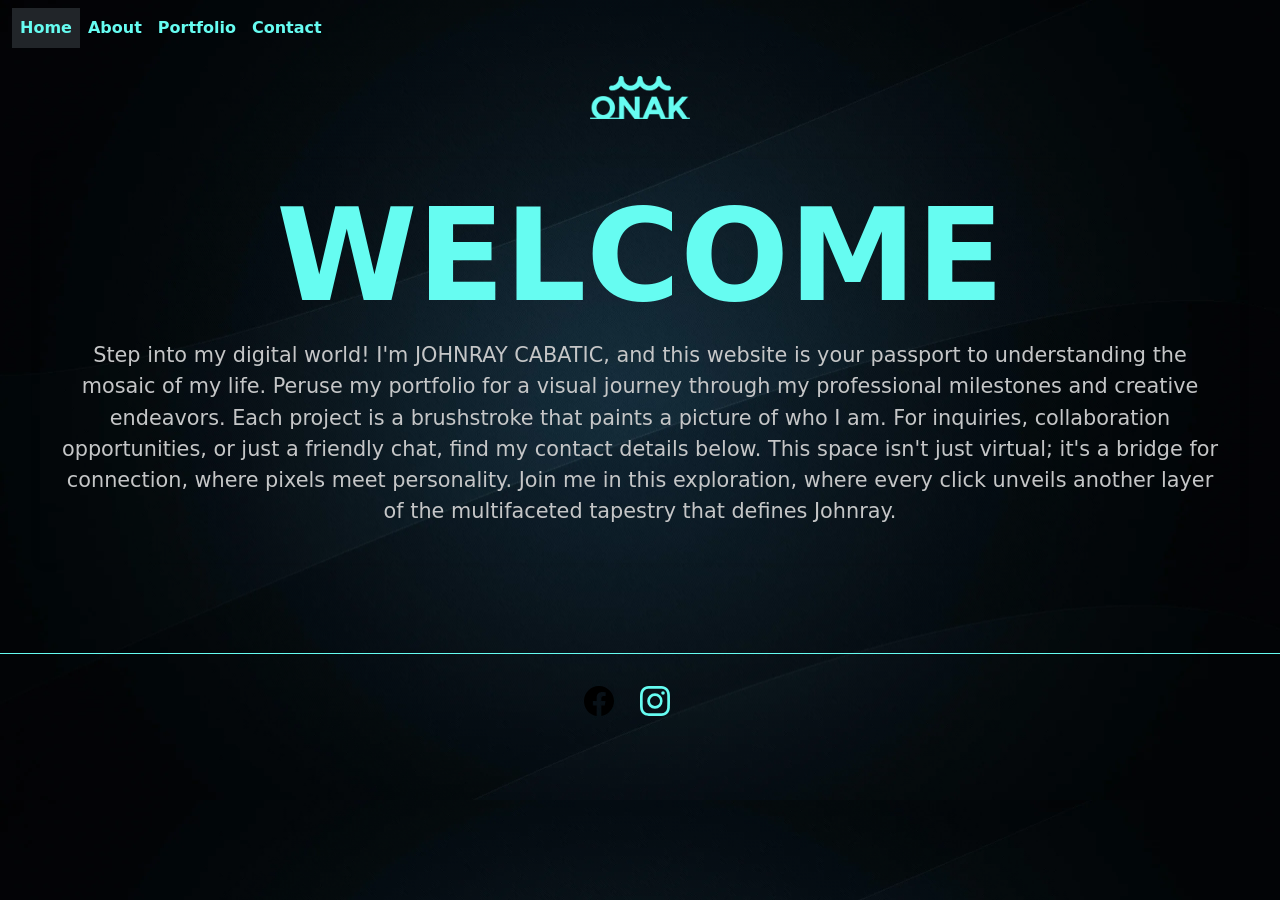
==== index.html @ 93f51bab "Add files via upload" ====
<!DOCTYPE html>
<html>

<head>
    <meta charset="UTF-8">
    <meta name="viewport" content="width=device-width, initial-scale=1">
    <meta name="description" content="Your website description here">
    <title>Home</title>
    <link rel="shortcut icon" type="image/x-icon" href="Demon-Slayer-Logo.png">
    <link rel="stylesheet" href="style.css">
    <link rel="stylesheet" href="https://cdn.jsdelivr.net/npm/bootstrap@5.3.2/dist/css/bootstrap.min.css">
</head>

<body>
<nav class="navbar navbar-expand-lg bg-transparent">
  <div class="container-fluid">
    <button class="navbar-toggler" type="button" data-bs-toggle="collapse" data-bs-target="#navbarTogglerDemo03" aria-controls="navbarTogglerDemo03" aria-expanded="false" aria-label="Toggle navigation">
      <span class="navbar-toggler-icon"></span>
    </button>
    <div class="collapse navbar-collapse" id="navbarTogglerDemo03">
      <ul class="navbar-nav me-auto mb-2 mb-lg-0">
        <li class="nav-item">
         <a class="nav-link active bg-dark" data-aos="fade-right" href="index.html"><b>Home</b></a>
        </li>
        <li class="nav-item">
          <a class="nav-link  " href="About.html"><b>About</b></a>
        </li>
        <li class="nav-item">
          <a class="nav-link" href="port.html"><b>Portfolio</b></a>
        </li>
        <li class="nav-item">
          <a class="nav-link" href="Contact.html"><b>Contact</b></a>
      </ul>
      
    </div>
  </div>
</body>

</nav>

    <header>
    	<img src="logo.png" width="100" height="me-auto">
     
    </header>
<main>
    <div class="wrapper">
        <section class="content">
            <h2 class="section-title"> <b>WELCOME</b></h2>
             <p class="p">
                Step into my digital world!                                                                                         I'm JOHNRAY CABATIC, and this website is your passport to understanding the mosaic of my life. Peruse my portfolio for a visual journey through my professional milestones and creative endeavors. Each project is a brushstroke that paints a picture of who I am. For inquiries, collaboration opportunities, or just a friendly chat, find my contact details below. This space isn't just virtual; it's a bridge for connection, where pixels meet personality. Join me in this exploration, where every click unveils another layer of the multifaceted tapestry that defines Johnray.
            </p>
            
           
            </div>
        </section>
        <footer class="footer"> 
    <a href="https://www.facebook.com/KiyoshiKinzo" target="_blank" rel="noopener noreferrer">
        <svg xmlns="http://www.w3.org/2000/svg" width="30" height="30" class="bi" viewBox="0 0 16 16">
            <path d="M16 8.049c0-4.446-3.582-8.05-8-8.05C3.58 0-.002 3.603-.002 8.05c0 4.017 2.926 7.347 6.75 7.951v-5.625h-2.03V8.05H6.75V6.275c0-2.017 1.195-3.131 3.022-3.131.876 0 1.791.157 1.791.157v1.98h-1.009c-.993 0-1.303.621-1.303 1.258v1.51h2.218l-.354 2.326H9.25V16c3.824-.604 6.75-3.934 6.75-7.951"/>
        </svg>
    </a>
    	<a href="">
    	<svg xmlns="http://www.w3.org/2000/svg" width="30" height="30" fill="#66fcf1" class="bi" viewBox="0 0 16 16">
  <path d="M8 0C5.829 0 5.556.01 4.703.048 3.85.088 3.269.222 2.76.42a3.917 3.917 0 0 0-1.417.923A3.927 3.927 0 0 0 .42 2.76C.222 3.268.087 3.85.048 4.7.01 5.555 0 5.827 0 8.001c0 2.172.01 2.444.048 3.297.04.852.174 1.433.372 1.942.205.526.478.972.923 1.417.444.445.89.719 1.416.923.51.198 1.09.333 1.942.372C5.555 15.99 5.827 16 8 16s2.444-.01 3.298-.048c.851-.04 1.434-.174 1.943-.372a3.916 3.916 0 0 0 1.416-.923c.445-.445.718-.891.923-1.417.197-.509.332-1.09.372-1.942C15.99 10.445 16 10.173 16 8s-.01-2.445-.048-3.299c-.04-.851-.175-1.433-.372-1.941a3.926 3.926 0 0 0-.923-1.417A3.911 3.911 0 0 0 13.24.42c-.51-.198-1.092-.333-1.943-.372C10.443.01 10.172 0 7.998 0h.003zm-.717 1.442h.718c2.136 0 2.389.007 3.232.046.78.035 1.204.166 1.486.275.373.145.64.319.92.599.28.28.453.546.598.92.11.281.24.705.275 1.485.039.843.047 1.096.047 3.231s-.008 2.389-.047 3.232c-.035.78-.166 1.203-.275 1.485a2.47 2.47 0 0 1-.599.919c-.28.28-.546.453-.92.598-.28.11-.704.24-1.485.276-.843.038-1.096.047-3.232.047s-2.39-.009-3.233-.047c-.78-.036-1.203-.166-1.485-.276a2.478 2.478 0 0 1-.92-.598 2.48 2.48 0 0 1-.6-.92c-.109-.281-.24-.705-.275-1.485-.038-.843-.046-1.096-.046-3.233 0-2.136.008-2.388.046-3.231.036-.78.166-1.204.276-1.486.145-.373.319-.64.599-.92.28-.28.546-.453.92-.598.282-.11.705-.24 1.485-.276.738-.034 1.024-.044 2.515-.045v.002zm4.988 1.328a.96.96 0 1 0 0 1.92.96.96 0 0 0 0-1.92zm-4.27 1.122a4.109 4.109 0 1 0 0 8.217 4.109 4.109 0 0 0 0-8.217zm0 1.441a2.667 2.667 0 1 1 0 5.334 2.667 2.667 0 0 1 0-5.334"/>
</svg>
</a>
</footer>
 </div>
</main>
</html>
---- style.css ----
html,body {
    font-family: serif;
    margin: 0;
    padding: 0;
    background-image: url("bg.jpg");
    background-size: cover;
}

.navbar-nav .nav-link {
            color: #66fcf1 !important;
        }

.navbar-brand{
	color: #66fcf1;
}

header {
    padding: 0.91%;
    text-align: center;
}

.logo-container {
    display: flex;
    justify-content: flex-start;
    align-items: flex-start; 
}

.logo {
    width: 10%;
    height: auto;
}


.wrapper {
    max-width: 1200px;
    margin: 20px auto;
    padding: 20px;
    box-shadow: 0 0 10px rgba(0, 0, 0, 0.1);
}



.section-title{
	color: #66fcf1;
	display: flex;
    text-align: center;
    justify-content: center;
     align-items: center;
     font-size: 8rem;	
     padding: auto;



}

.bi{

	margin-top:  20%;
	
}

h2{
	color: #66fcf1;

}

.p{
	font-size: 1.30rem;
	color: #c5c6c7;
	text-align: center;
}

.image-container {
    margin-top: 10%;
}


footer {
    margin-top: 7%;
    padding-top: 3px;
    border-top: 1px solid #66fcf1;
    margin-bottom: 19%;

}

.footer{
    color: #66fcf1;
    text-align: center;
    display: flex;
    justify-content: center;
    margin-bottom: 1%;
    color: inherit;
    padding-top: 2%;
}

.footer a {
            text-decoration: none;
            color: #66fcf1;
            margin-right: 2%;
        }

        @media only screen and (max-width: 767px) {
    header {
        padding: 5px;
    }

    .logo {
        width: 20%;
    }

    .section-title {
        font-size: 4rem;
    }

    p {
        font-size: 1.2rem;
    }

    .image-container {
        margin-top: 5%;
    }
}

/* Tablet Styles */
@media only screen and (min-width: 768px) and (max-width: 991px) {
    header {
        padding: 10px;
    }

    .logo {
        width: 15%;
    }

    .section-title {
        font-size: 6rem;
    }

    p {
        font-size: 1.4rem;
    }

    .image-container {
        margin-top: 8%;
    }
}

/* Desktop Styles */
@media only screen and (min-width: 992px) {
    header {
        padding: 20px;
    }

    .logo {
        width: 10%;
    }

    .section-title {
        font-size: 8rem;
    }

    p {
        font-size: 1.5rem;
    }

    .image-container {
        margin-top: 10%;
    }
}

/* Common Styles */
.navbar-nav .nav-link {
    color: #66fcf1 !important;
}

.navbar-brand {
    color: #66fcf1;
}

.logo-container {
    display: flex;
    justify-content: flex-start;
    align-items: flex-start;
}

.wrapper {
    max-width: 1200px;
    margin: 20px auto;
    padding: 20px;
    box-shadow: 0 0 10px rgba(0, 0, 0, 0.1);
}

.section-title {
    color: #66fcf1;
    display: flex;
    text-align: center;
    justify-content: center;
    align-items: center;
    padding: auto;
}

.bi {
    margin-bottom: 5%;
    color: #66fcf1;
}

h2 {
    color: #66fcf1;
}

p {
    font-size: 1.50rem;
    color: #c5c6c7;
    text-align: center;
}

.image-container {
    margin-top: 10%;
}




.footer a {
    text-decoration: none;
    color: #66fcf1;
    margin-right: 2%;
}


.nav-link:hover {
    background-color: #1f2833; /* Hover background color */
    color: #66fcf1; /* Hover text color */
}

.btn-outline-success:hover {
    background-color: #1f2833; /* Hover background color */
    color: #66fcf1; /* Hover text color */
}



@media (max-width: 768px) {
    

    
 .navbar-toggler-icon {
        background-color:#66fcf1;}
    

   

    .navbar-toggler {
        order: -1;
    }
}
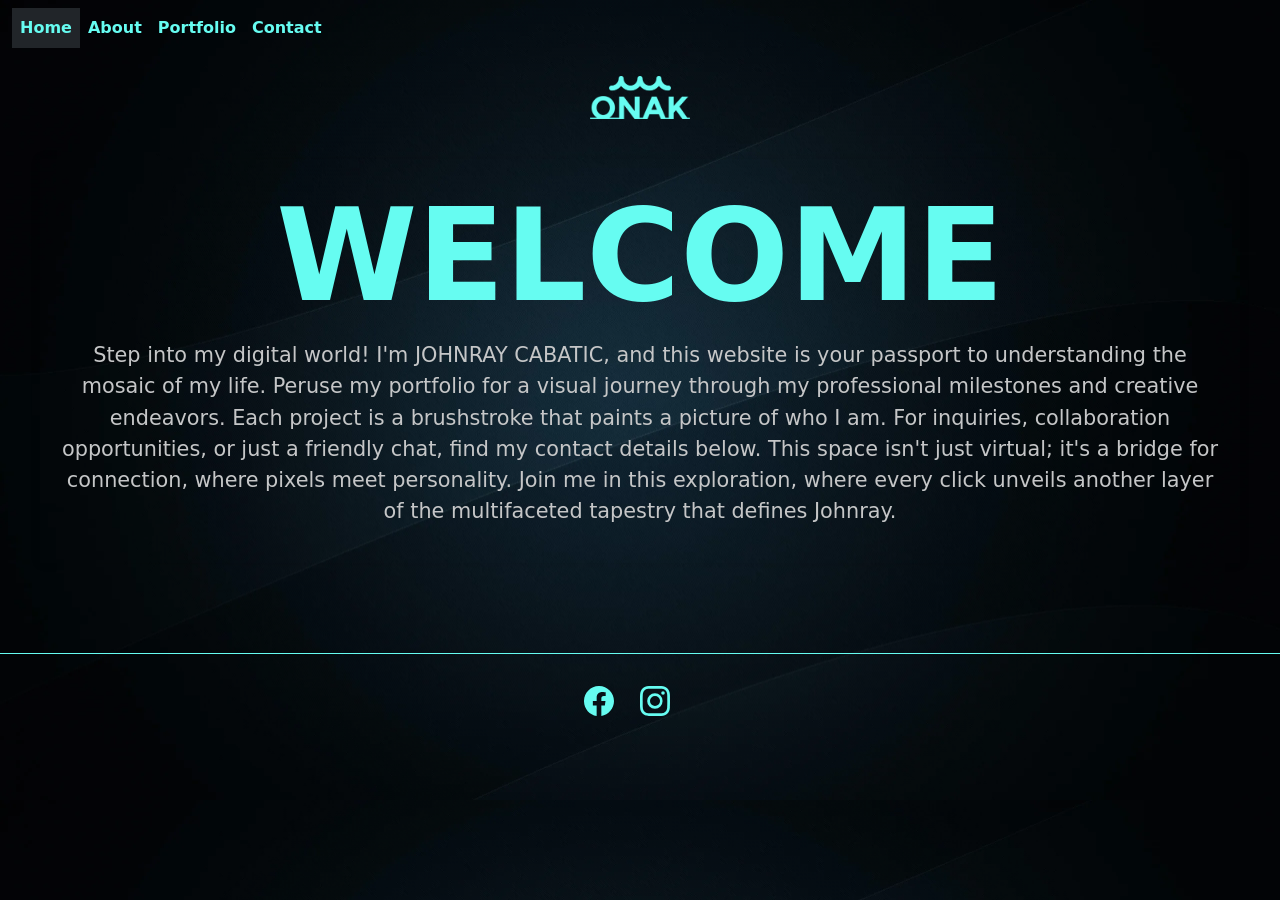
==== commit f02bc930: "s" ====
--- a/index.html
+++ b/index.html
@@ -55,7 +55,7 @@
         </section>
         <footer class="footer"> 
     <a href="https://www.facebook.com/KiyoshiKinzo" target="_blank" rel="noopener noreferrer">
-        <svg xmlns="http://www.w3.org/2000/svg" width="30" height="30" class="bi" viewBox="0 0 16 16">
+        <svg xmlns="http://www.w3.org/2000/svg" width="30" height="30" fill="#66fcf1"class="bi" viewBox="0 0 16 16">
             <path d="M16 8.049c0-4.446-3.582-8.05-8-8.05C3.58 0-.002 3.603-.002 8.05c0 4.017 2.926 7.347 6.75 7.951v-5.625h-2.03V8.05H6.75V6.275c0-2.017 1.195-3.131 3.022-3.131.876 0 1.791.157 1.791.157v1.98h-1.009c-.993 0-1.303.621-1.303 1.258v1.51h2.218l-.354 2.326H9.25V16c3.824-.604 6.75-3.934 6.75-7.951"/>
         </svg>
     </a>
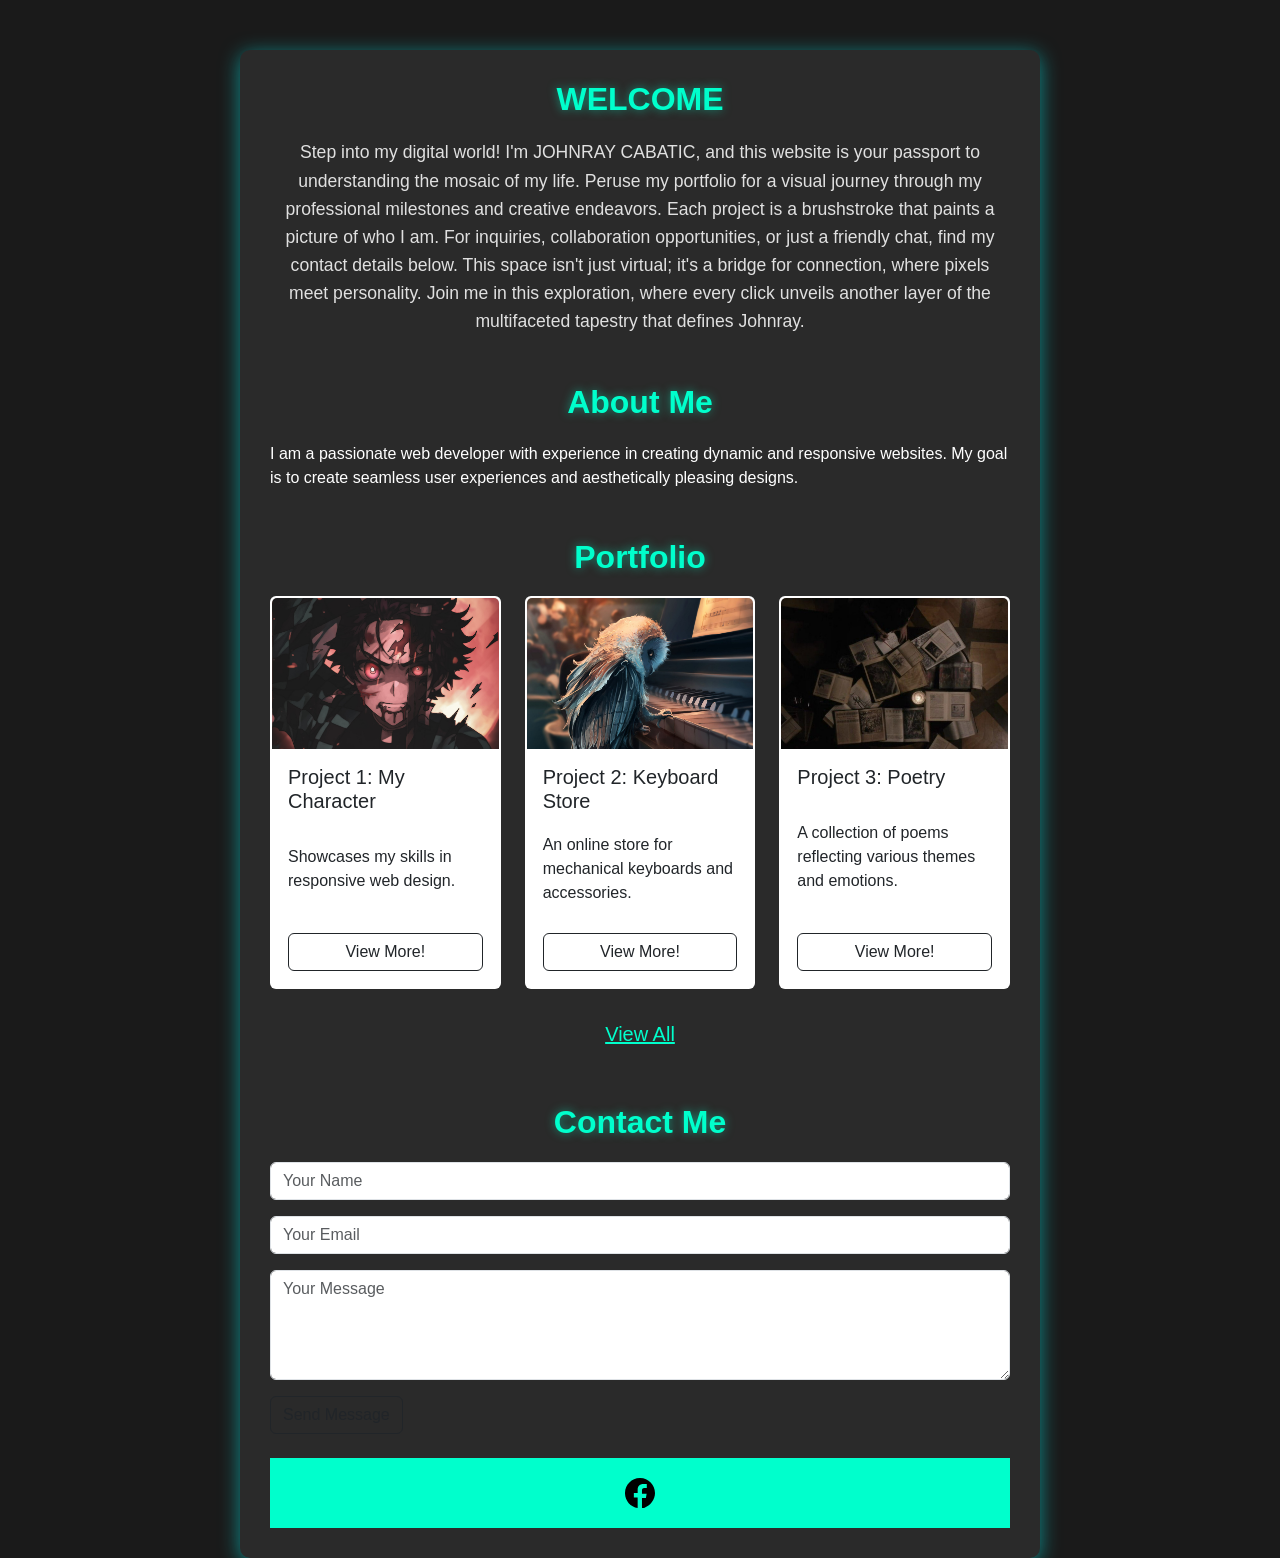
==== commit ca989815: "Add files via upload" ====
--- a/index.html
+++ b/index.html
@@ -1,70 +1,111 @@
 <!DOCTYPE html>
-<html>
+<html lang="en">
 
 <head>
     <meta charset="UTF-8">
     <meta name="viewport" content="width=device-width, initial-scale=1">
     <meta name="description" content="Your website description here">
-    <title>Home</title>
+    <title>My Website</title>
     <link rel="shortcut icon" type="image/x-icon" href="Demon-Slayer-Logo.png">
+    <link rel="stylesheet" href="https://cdn.jsdelivr.net/npm/bootstrap@5.3.2/dist/css/bootstrap.min.css">
     <link rel="stylesheet" href="style.css">
-    <link rel="stylesheet" href="https://cdn.jsdelivr.net/npm/bootstrap@5.3.2/dist/css/bootstrap.min.css">
 </head>
 
 <body>
-<nav class="navbar navbar-expand-lg bg-transparent">
-  <div class="container-fluid">
-    <button class="navbar-toggler" type="button" data-bs-toggle="collapse" data-bs-target="#navbarTogglerDemo03" aria-controls="navbarTogglerDemo03" aria-expanded="false" aria-label="Toggle navigation">
-      <span class="navbar-toggler-icon"></span>
-    </button>
-    <div class="collapse navbar-collapse" id="navbarTogglerDemo03">
-      <ul class="navbar-nav me-auto mb-2 mb-lg-0">
-        <li class="nav-item">
-         <a class="nav-link active bg-dark" data-aos="fade-right" href="index.html"><b>Home</b></a>
-        </li>
-        <li class="nav-item">
-          <a class="nav-link  " href="About.html"><b>About</b></a>
-        </li>
-        <li class="nav-item">
-          <a class="nav-link" href="port.html"><b>Portfolio</b></a>
-        </li>
-        <li class="nav-item">
-          <a class="nav-link" href="Contact.html"><b>Contact</b></a>
-      </ul>
-      
+    <div class="content">
+        <!-- Home Section -->
+        <section id="home">
+            <h2 class="section-title"><b>WELCOME</b></h2>
+            <p class="p">
+                Step into my digital world! I'm JOHNRAY CABATIC, and this website is your passport to understanding
+                the mosaic of my life. Peruse my portfolio for a visual journey through my professional milestones
+                and creative endeavors. Each project is a brushstroke that paints a picture of who I am. For
+                inquiries, collaboration opportunities, or just a friendly chat, find my contact details below.
+                This space isn't just virtual; it's a bridge for connection, where pixels meet personality. Join
+                me in this exploration, where every click unveils another layer of the multifaceted tapestry that
+                defines Johnray.
+            </p>
+        </section>
+
+        <!-- About Section -->
+        <section id="about" class="mt-5">
+            <h2 class="section-title"><b>About Me</b></h2>
+            <p>
+                I am a passionate web developer with experience in creating dynamic and responsive websites.
+                My goal is to create seamless user experiences and aesthetically pleasing designs.
+            </p>
+        </section>
+
+<!-- Portfolio Section -->
+<section id="portfolio" class="mt-5">
+  <h2 class="section-title"><b>Portfolio</b></h2>
+  <div class="row">
+      <div class="col-md-4 d-flex">
+          <div class="card mb-4 flex-fill">
+              <img src="pxfuel.jpg" class="card-img-top" alt="Project 1">
+              <div class="card-body">
+                  <h5 class="card-title">Project 1: My Character</h5>
+                  <p class="card-text">Showcases my skills in responsive web design.</p>
+                  <a href="https://johnraycabatic16.github.io/WS02-MID01/" class="btn btn-outline-dark">View More!</a> <!-- Link for Project 1 -->
+              </div>
+          </div>
+      </div>
+      <div class="col-md-4 d-flex">
+          <div class="card mb-4 flex-fill">
+              <img src="pxfuel (1).jpg" class="card-img-top" alt="Project 2">
+              <div class="card-body">
+                  <h5 class="card-title">Project 2: Keyboard Store</h5>
+                  <p class="card-text">An online store for mechanical keyboards and accessories.</p>
+                  <a href="https://johnraycabatic16.github.io/KeyboardStore/" class="btn btn-outline-dark">View More!</a> <!-- Link for Project 2 -->
+              </div>
+          </div>
+      </div>
+      <div class="col-md-4 d-flex">
+          <div class="card mb-4 flex-fill">
+              <img src="pxfuel (2).jpg" class="card-img-top" alt="Project 3">
+              <div class="card-body">
+                  <h5 class="card-title">Project 3: Poetry</h5> <!-- Title for Project 3 -->
+                  <p class="card-text">A collection of poems reflecting various themes and emotions.</p>
+                  <a href="https://johnraycabatic16.github.io/Poetry/" class="btn btn-outline-dark">View More!</a> <!-- Link for Project 3 -->
+              </div>
+          </div>
+      </div>
+  </div>
+  <div class="text-center mt-4">
+      <a href="portfolio.html" class="btn btn-view-all">View All</a> <!-- Updated class for View All button -->
+  </div>
+</section>
+
+
+
+
+    <!-- Contact Section -->
+<section id="contact" class="mt-5">
+  <h2 class="section-title"><b>Contact Me</b></h2>
+  <form>
+      <div class="mb-3">
+          <input type="text" class="form-control" placeholder="Your Name" required>
+      </div>
+      <div class="mb-3">
+          <input type="email" class="form-control" placeholder="Your Email" required>
+      </div>
+      <div class="mb-3">
+          <textarea class="form-control" placeholder="Your Message" rows="4" required></textarea>
+      </div>
+      <button type="submit" class="btn btn-outline-dark">Send Message</button>
+  </form>
+</section>
+
+
+
+        <footer class="footer text-center mt-4">
+            <a href="https://www.facebook.com/KiyoshiKinzo" target="_blank" rel="noopener noreferrer">
+                <svg xmlns="http://www.w3.org/2000/svg" width="30" height="30" fill="#000000" class="bi" viewBox="0 0 16 16">
+                    <path d="M16 8.049c0-4.446-3.582-8.05-8-8.05C3.58 0-.002 3.603-.002 8.049c0 4.017 2.926 7.347 6.75 7.951v-5.625h-2.03V8.049H6.75V6.275c0-2.017 1.195-3.131 3.022-3.131.876 0 1.634.065 1.848.095v2.136h-1.275c-1.082 0-1.292.513-1.292 1.306v1.716h2.495l-.408 2.32h-2.087v5.625C13.074 15.396 16 12.066 16 8.049z"/>
+                </svg>
+            </a>
+        </footer>
     </div>
-  </div>
 </body>
 
-</nav>
-
-    <header>
-    	<img src="logo.png" width="100" height="me-auto">
-     
-    </header>
-<main>
-    <div class="wrapper">
-        <section class="content">
-            <h2 class="section-title"> <b>WELCOME</b></h2>
-             <p class="p">
-                Step into my digital world!                                                                                         I'm JOHNRAY CABATIC, and this website is your passport to understanding the mosaic of my life. Peruse my portfolio for a visual journey through my professional milestones and creative endeavors. Each project is a brushstroke that paints a picture of who I am. For inquiries, collaboration opportunities, or just a friendly chat, find my contact details below. This space isn't just virtual; it's a bridge for connection, where pixels meet personality. Join me in this exploration, where every click unveils another layer of the multifaceted tapestry that defines Johnray.
-            </p>
-            
-           
-            </div>
-        </section>
-        <footer class="footer"> 
-    <a href="https://www.facebook.com/KiyoshiKinzo" target="_blank" rel="noopener noreferrer">
-        <svg xmlns="http://www.w3.org/2000/svg" width="30" height="30" fill="#66fcf1"class="bi" viewBox="0 0 16 16">
-            <path d="M16 8.049c0-4.446-3.582-8.05-8-8.05C3.58 0-.002 3.603-.002 8.05c0 4.017 2.926 7.347 6.75 7.951v-5.625h-2.03V8.05H6.75V6.275c0-2.017 1.195-3.131 3.022-3.131.876 0 1.791.157 1.791.157v1.98h-1.009c-.993 0-1.303.621-1.303 1.258v1.51h2.218l-.354 2.326H9.25V16c3.824-.604 6.75-3.934 6.75-7.951"/>
-        </svg>
-    </a>
-    	<a href="">
-    	<svg xmlns="http://www.w3.org/2000/svg" width="30" height="30" fill="#66fcf1" class="bi" viewBox="0 0 16 16">
-  <path d="M8 0C5.829 0 5.556.01 4.703.048 3.85.088 3.269.222 2.76.42a3.917 3.917 0 0 0-1.417.923A3.927 3.927 0 0 0 .42 2.76C.222 3.268.087 3.85.048 4.7.01 5.555 0 5.827 0 8.001c0 2.172.01 2.444.048 3.297.04.852.174 1.433.372 1.942.205.526.478.972.923 1.417.444.445.89.719 1.416.923.51.198 1.09.333 1.942.372C5.555 15.99 5.827 16 8 16s2.444-.01 3.298-.048c.851-.04 1.434-.174 1.943-.372a3.916 3.916 0 0 0 1.416-.923c.445-.445.718-.891.923-1.417.197-.509.332-1.09.372-1.942C15.99 10.445 16 10.173 16 8s-.01-2.445-.048-3.299c-.04-.851-.175-1.433-.372-1.941a3.926 3.926 0 0 0-.923-1.417A3.911 3.911 0 0 0 13.24.42c-.51-.198-1.092-.333-1.943-.372C10.443.01 10.172 0 7.998 0h.003zm-.717 1.442h.718c2.136 0 2.389.007 3.232.046.78.035 1.204.166 1.486.275.373.145.64.319.92.599.28.28.453.546.598.92.11.281.24.705.275 1.485.039.843.047 1.096.047 3.231s-.008 2.389-.047 3.232c-.035.78-.166 1.203-.275 1.485a2.47 2.47 0 0 1-.599.919c-.28.28-.546.453-.92.598-.28.11-.704.24-1.485.276-.843.038-1.096.047-3.232.047s-2.39-.009-3.233-.047c-.78-.036-1.203-.166-1.485-.276a2.478 2.478 0 0 1-.92-.598 2.48 2.48 0 0 1-.6-.92c-.109-.281-.24-.705-.275-1.485-.038-.843-.046-1.096-.046-3.233 0-2.136.008-2.388.046-3.231.036-.78.166-1.204.276-1.486.145-.373.319-.64.599-.92.28-.28.546-.453.92-.598.282-.11.705-.24 1.485-.276.738-.034 1.024-.044 2.515-.045v.002zm4.988 1.328a.96.96 0 1 0 0 1.92.96.96 0 0 0 0-1.92zm-4.27 1.122a4.109 4.109 0 1 0 0 8.217 4.109 4.109 0 0 0 0-8.217zm0 1.441a2.667 2.667 0 1 1 0 5.334 2.667 2.667 0 0 1 0-5.334"/>
-</svg>
-</a>
-</footer>
- </div>
-</main>
 </html>
--- a/style.css
+++ b/style.css
@@ -1,255 +1,140 @@
-html,body {
-    font-family: serif;
+html,
+body {
+    font-family: 'Arial', sans-serif;
     margin: 0;
     padding: 0;
-    background-image: url("bg.jpg");
-    background-size: cover;
+    background-color: #1a1a1a; /* Dark background for neon effect */
+    color: #ffffff; /* White text for contrast */
+    height: 100vh;
 }
 
-.navbar-nav .nav-link {
-            color: #66fcf1 !important;
-        }
-
-.navbar-brand{
-	color: #66fcf1;
+.content {
+    padding: 30px;
+    background: #2a2a2a; /* Darker background for content area */
+    border-radius: 10px;
+    margin: 50px auto;
+    max-width: 800px;
+    box-shadow: 0 4px 20px rgba(0, 255, 255, 0.5); /* Neon blue shadow */
 }
 
-header {
-    padding: 0.91%;
+.section-title {
+    font-size: 2rem;
+    margin-bottom: 20px;
+    color: #00ffcc; /* Neon teal color */
     text-align: center;
+    text-shadow: 0 0 10px rgba(0, 255, 204, 0.5); /* Neon glow effect */
 }
 
-.logo-container {
-    display: flex;
-    justify-content: flex-start;
-    align-items: flex-start; 
+.p {
+    font-size: 1.1rem;
+    line-height: 1.6;
+    margin-bottom: 30px;
+    text-align: center;
+    color: #e0e0e0; /* Light gray text for better readability */
 }
 
-.logo {
-    width: 10%;
-    height: auto;
+.portfolio-item {
+    margin-bottom: 30px;
+    background: #3a3a3a; /* Dark gray for portfolio items */
+    padding: 15px;
+    border-radius: 5px;
+    box-shadow: 0 4px 20px rgba(0, 255, 255, 0.5); /* Neon blue shadow */
+    display: flex;
+    flex-direction: column;
+    align-items: center; /* Center-align items */
+    text-align: center; /* Center text */
 }
 
-
-.wrapper {
-    max-width: 1200px;
-    margin: 20px auto;
-    padding: 20px;
-    box-shadow: 0 0 10px rgba(0, 0, 0, 0.1);
+.portfolio-item img {
+    width: 100%; /* Make images responsive */
+    height: auto; /* Maintain aspect ratio */
+    border-radius: 5px; /* Rounded corners for images */
+    max-height: 200px; /* Limit height for uniformity */
+    object-fit: cover; /* Cover the entire area without stretching */
 }
 
-
-
-.section-title{
-	color: #66fcf1;
-	display: flex;
-    text-align: center;
-    justify-content: center;
-     align-items: center;
-     font-size: 8rem;	
-     padding: auto;
-
-
-
+.portfolio-item h3 {
+    font-size: 1.5rem; /* Adjust heading size */
+    color: #00ffcc; /* Neon teal color */
+    margin: 10px 0; /* Spacing for headings */
 }
 
-.bi{
-
-	margin-top:  20%;
-	
-}
-
-h2{
-	color: #66fcf1;
-
-}
-
-.p{
-	font-size: 1.30rem;
-	color: #c5c6c7;
-	text-align: center;
-}
-
-.image-container {
-    margin-top: 10%;
+.portfolio-item p {
+    font-size: 1rem; /* Adjust paragraph size */
+    color: #e0e0e0; /* Light gray text for better readability */
 }
 
 
 footer {
-    margin-top: 7%;
-    padding-top: 3px;
-    border-top: 1px solid #66fcf1;
-    margin-bottom: 19%;
-
+    padding: 20px;
+    background: #00ffcc; /* Neon teal footer */
+    color: #000; /* Black text for footer */
+    text-align: center;
 }
 
-.footer{
-    color: #66fcf1;
-    text-align: center;
-    display: flex;
-    justify-content: center;
-    margin-bottom: 1%;
-    color: inherit;
-    padding-top: 2%;
+footer a {
+    margin: 0 10px;
+    color: #000; /* Black links for better visibility */
+    text-decoration: none;
+    font-weight: bold;
 }
 
-.footer a {
-            text-decoration: none;
-            color: #66fcf1;
-            margin-right: 2%;
-        }
+footer a:hover {
+    text-decoration: underline;
+    color: #1a1a1a; /* Dark background on hover */
+    background: #00ffcc; /* Neon teal background on hover */
+    padding: 5px;
+    border-radius: 5px;
+}
 
-        @media only screen and (max-width: 767px) {
-    header {
-        padding: 5px;
+.card {
+    display: flex;
+    flex-direction: column; /* Ensure the card items stack vertically */
+    height: 100%; /* Make the card fill the column height */
+}
+
+.card-body {
+    flex-grow: 1; /* Allow the body to grow to fill the remaining space */
+    display: flex;
+    flex-direction: column;
+    justify-content: space-between; /* Distribute space evenly */
+}
+
+@keyframes neon-border {
+    0% {
+        border-color: #00ffcc; /* Neon teal color */
+        box-shadow: 0 0 5px #00ffcc, 0 0 10px #00ffcc;
     }
-
-    .logo {
-        width: 20%;
+    50% {
+        border-color: #00e5c0; /* Slightly different teal for variation */
+        box-shadow: 0 0 10px #00ffcc, 0 0 20px #00ffcc;
     }
-
-    .section-title {
-        font-size: 4rem;
-    }
-
-    p {
-        font-size: 1.2rem;
-    }
-
-    .image-container {
-        margin-top: 5%;
+    100% {
+        border-color: #00ffcc; /* Back to the original neon teal */
+        box-shadow: 0 0 5px #00ffcc, 0 0 10px #00ffcc;
     }
 }
 
-/* Tablet Styles */
-@media only screen and (min-width: 768px) and (max-width: 991px) {
-    header {
-        padding: 10px;
-    }
-
-    .logo {
-        width: 15%;
-    }
-
-    .section-title {
-        font-size: 6rem;
-    }
-
-    p {
-        font-size: 1.4rem;
-    }
-
-    .image-container {
-        margin-top: 8%;
-    }
+.card {
+    display: flex;
+    flex-direction: column; /* Ensure the card items stack vertically */
+    height: 100%; /* Make the card fill the column height */
+    border: 2px solid transparent; /* Start with transparent border */
+    animation: neon-border 1.5s ease-in-out infinite alternate; /* Neon border animation */
 }
 
-/* Desktop Styles */
-@media only screen and (min-width: 992px) {
-    header {
-        padding: 20px;
-    }
-
-    .logo {
-        width: 10%;
-    }
-
-    .section-title {
-        font-size: 8rem;
-    }
-
-    p {
-        font-size: 1.5rem;
-    }
-
-    .image-container {
-        margin-top: 10%;
-    }
+/* Styles for the View All button in the portfolio section */
+.btn-view-all {
+    border: none; /* No border for the View All button */
+    background-color: transparent; /* Background color */
+    color: #00ffcc; /* Text color */
+    font-size: 1.25rem; /* Font size for emphasis */
+    text-decoration: underline; /* Underline for better visibility */
+    transition: color 0.3s ease; /* Smooth color transition */
 }
 
-/* Common Styles */
-.navbar-nav .nav-link {
-    color: #66fcf1 !important;
-}
-
-.navbar-brand {
-    color: #66fcf1;
-}
-
-.logo-container {
-    display: flex;
-    justify-content: flex-start;
-    align-items: flex-start;
-}
-
-.wrapper {
-    max-width: 1200px;
-    margin: 20px auto;
-    padding: 20px;
-    box-shadow: 0 0 10px rgba(0, 0, 0, 0.1);
-}
-
-.section-title {
-    color: #66fcf1;
-    display: flex;
-    text-align: center;
-    justify-content: center;
-    align-items: center;
-    padding: auto;
-}
-
-.bi {
-    margin-bottom: 5%;
-    color: #66fcf1;
-}
-
-h2 {
-    color: #66fcf1;
-}
-
-p {
-    font-size: 1.50rem;
-    color: #c5c6c7;
-    text-align: center;
-}
-
-.image-container {
-    margin-top: 10%;
+.btn-view-all:hover {
+    color: #00e5c0; /* Change color on hover */
 }
 
 
-
-
-.footer a {
-    text-decoration: none;
-    color: #66fcf1;
-    margin-right: 2%;
-}
-
-
-.nav-link:hover {
-    background-color: #1f2833; /* Hover background color */
-    color: #66fcf1; /* Hover text color */
-}
-
-.btn-outline-success:hover {
-    background-color: #1f2833; /* Hover background color */
-    color: #66fcf1; /* Hover text color */
-}
-
-
-
-@media (max-width: 768px) {
-    
-
-    
- .navbar-toggler-icon {
-        background-color:#66fcf1;}
-    
-
-   
-
-    .navbar-toggler {
-        order: -1;
-    }
-}
